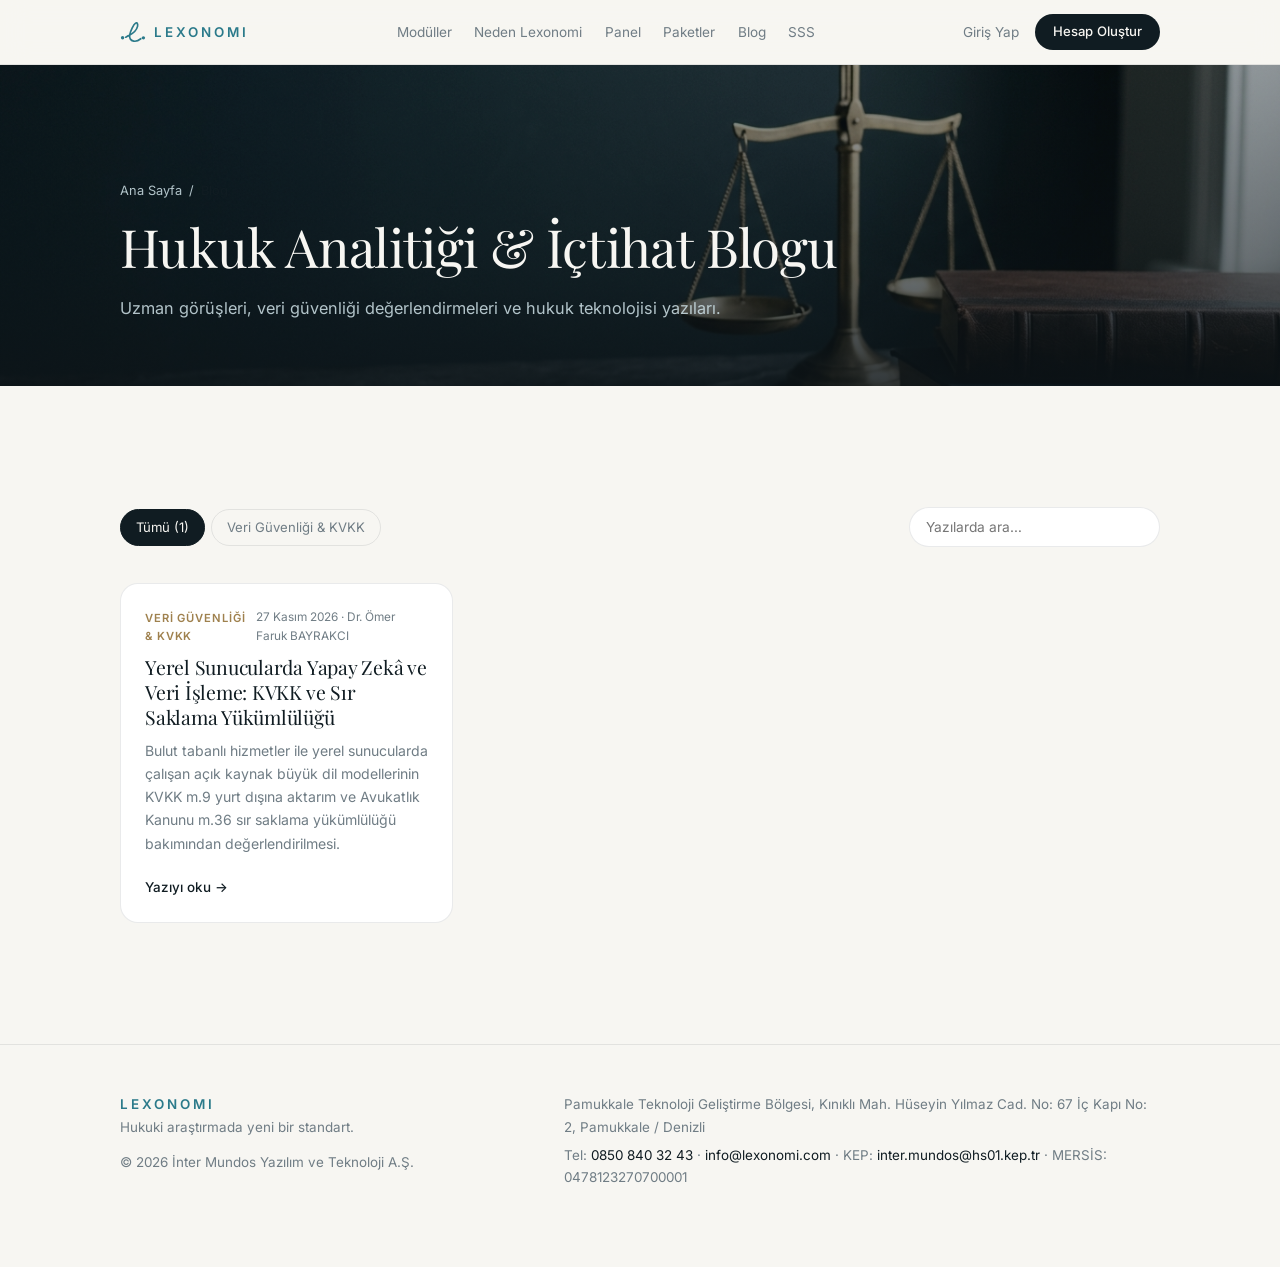
==== blog/index.html @ 8d9b1895 "feat: Lexonomi web sitesi kaynak kodları" ====
<!DOCTYPE html>
<html lang="tr">
<head>
  <meta charset="utf-8" />
  <meta name="viewport" content="width=device-width, initial-scale=1, viewport-fit=cover" />
  <title>Blog Yazıları — Lexonomi Hukuk Kaynakları Analitiği</title>
  <meta name="description" content="Yargıtay ve Danıştay içtihat analizleri, 2026–2027 AAÜT vekâlet ücreti hesaplama rehberleri, iş ve vergi hukuku notları ile hukuk teknolojisi yazıları." />
  <meta name="robots" content="index, follow" />
  <link rel="canonical" href="https://lexonomi.com/blog/" />
  <meta name="theme-color" content="#F7F6F2" media="(prefers-color-scheme: light)" />
  <meta name="theme-color" content="#0D1418" media="(prefers-color-scheme: dark)" />
  <meta property="og:type" content="website" />
  <meta property="og:title" content="Lexonomi Blog — İçtihat Analizleri ve Hukuk Rehberleri" />
  <meta property="og:description" content="Yüksek mahkeme içtihat analizleri, güncel tarife hesaplama rehberleri ve hukuk teknolojisi yazıları." />
  <meta property="og:url" content="https://lexonomi.com/blog/" />
  <meta property="og:image" content="https://lexonomi.com/assets/opengraph-image.png" />
  <meta name="twitter:card" content="summary_large_image" />
  <link rel="icon" href="../assets/favicon.ico" sizes="48x48" type="image/x-icon" />
  <link rel="icon" href="../assets/icon.svg" sizes="any" type="image/svg+xml" />
  <link rel="preconnect" href="https://fonts.googleapis.com" />
  <link rel="preconnect" href="https://fonts.gstatic.com" crossorigin />
  <link rel="stylesheet" href="https://fonts.googleapis.com/css2?family=Inter:wght@400;500;600;700&family=Playfair+Display:ital,wght@0,400;0,500;0,600;1,400&display=swap" />
  <link rel="stylesheet" href="../styles.css" />
  <script type="application/ld+json">
  {
    "@context": "https://schema.org",
    "@graph": [
      {
        "@type": "Blog",
        "name": "Lexonomi Blog",
        "url": "https://lexonomi.com/blog/",
        "description": "Hukuk kaynakları analitiği, yüksek mahkeme karar incelemeleri ve hesaplama rehberleri."
      },
      {
        "@type": "BreadcrumbList",
        "itemListElement": [
          { "@type": "ListItem", "position": 1, "name": "Ana Sayfa", "item": "https://lexonomi.com/" },
          { "@type": "ListItem", "position": 2, "name": "Blog", "item": "https://lexonomi.com/blog/" }
        ]
      }
    ]
  }
  </script>
</head>
<body>
    <header class="site-header" id="top">
    <div class="container header-inner">
      <a href="../index.html" class="brand" aria-label="Lexonomi Ana Sayfa">
        <svg class="brand-logo" viewBox="218 122 200 166" fill="none" aria-hidden="true">
          <circle cx="238" cy="249" r="13" fill="currentColor"></circle>
          <circle cx="398" cy="250" r="13" fill="currentColor"></circle>
          <path d="M262 245 C 270 241, 278 236, 285 233 C 320 216, 346 192, 353 162 C 357 143, 349 130, 338 137 C 322 148, 300 192, 293 226 C 288 252, 299 271, 323 275 C 342 279, 362 270, 378 257" stroke="currentColor" stroke-width="13" stroke-linecap="round"></path>
        </svg>
        <span class="brand-word">LEXONOMI</span>
      </a>
      <nav class="nav" aria-label="Ana menü">
        <a href="../index.html#moduller">Modüller</a>
        <a href="../index.html#neden">Neden Lexonomi</a>
        <a href="../index.html#panel">Panel</a>
        <a href="../index.html#fiyatlar">Paketler</a>
        <a href="../blog/index.html">Blog</a>
        <a href="../index.html#sss">SSS</a>
      </nav>
      <div class="header-actions">
        <a href="https://app.lexonomi.com/" class="nav-login hide-sm" data-app-link="giris">Giriş Yap</a>
        <a href="https://app.lexonomi.com/" class="btn btn-primary btn-sm hide-sm" data-app-link="kayit">Hesap Oluştur</a>
        <button class="menu-btn" id="menuBtn" aria-label="Menü" aria-expanded="false" aria-controls="mobileMenu"><span></span><span></span></button>
      </div>
    </div>
    <div class="mobile-menu" id="mobileMenu" hidden>
      <nav>
        <a href="../index.html#moduller">Modüller</a>
        <a href="../index.html#neden">Neden Lexonomi</a>
        <a href="../index.html#panel">Hesap Paneli</a>
        <a href="../index.html#guvenlik">Gizlilik</a>
        <a href="../index.html#fiyatlar">Paketler</a>
        <a href="../blog/index.html">Blog</a>
        <a href="../index.html#sss">SSS</a>
        <a href="../index.html#iletisim">İletişim</a>
      </nav>
      <div class="mobile-cta">
        <a href="https://app.lexonomi.com/" class="btn btn-ghost btn-block" data-app-link="giris">Giriş Yap</a>
        <a href="https://app.lexonomi.com/" class="btn btn-primary btn-block" data-app-link="kayit">Hesap Oluştur</a>
      </div>
    </div>
  </header>

  <main>
    <section class="page-hero has-cover">
      <img class="page-hero-bg" src="../assets/blog-index-cover.jpg" alt="" aria-hidden="true" />
      <div class="container">
        <nav class="breadcrumb" aria-label="İçerik yolu">
          <a href="../index.html">Ana Sayfa</a><span>/</span><span aria-current="page">Blog</span>
        </nav>
        <h1>Hukuk Analitiği &amp; İçtihat Blogu</h1>
        <p class="hero-lead">Uzman görüşleri, veri güvenliği değerlendirmeleri ve hukuk teknolojisi yazıları.</p>
      </div>
    </section>

    <section class="section">
      <div class="container">
        <div class="blog-toolbar">
          <div class="cat-filters" role="group" aria-label="Kategori filtresi">
            <button type="button" class="is-on" data-blog-cat="tumu">Tümü (1)</button>
            <button type="button" data-blog-cat="kvkk">Veri Güvenliği &amp; KVKK</button>
          </div>
          <input type="search" id="blogSearch" class="blog-search-input" placeholder="Yazılarda ara…" aria-label="Blog yazılarında ara" />
        </div>

        <div class="blog-grid" id="blogList">
          <article class="blog-card" data-cat="kvkk">
            <div class="blog-card-meta">
              <span class="blog-cat">Veri Güvenliği &amp; KVKK</span>
              <time datetime="2026-11-27">27 Kasım 2026 · Dr. Ömer Faruk BAYRAKCI</time>
            </div>
            <h3><a href="yerel-sunucularda-yapay-zeka-ve-kvkk.html">Yerel Sunucularda Yapay Zekâ ve Veri İşleme: KVKK ve Sır Saklama Yükümlülüğü</a></h3>
            <p>Bulut tabanlı hizmetler ile yerel sunucularda çalışan açık kaynak büyük dil modellerinin KVKK m.9 yurt dışına aktarım ve Avukatlık Kanunu m.36 sır saklama yükümlülüğü bakımından değerlendirilmesi.</p>
            <a class="blog-more" href="yerel-sunucularda-yapay-zeka-ve-kvkk.html">Yazıyı oku →</a>
          </article>
        </div>

        <p id="blogEmpty" class="plans-footnote" hidden>Aramanızla eşleşen blog yazısı bulunamadı.</p>
      </div>
    </section>
  </main>

    <footer class="site-footer" id="iletisim">
    <div class="container footer-grid">
      <div>
        <a href="../index.html" class="brand"><span class="brand-word">LEXONOMI</span></a>
        <p class="muted">Hukuki araştırmada yeni bir standart.</p>
        <p class="muted">© <span id="year"></span> İnter Mundos Yazılım ve Teknoloji A.Ş.</p>
      </div>
      <address class="footer-contact">
        <p>Pamukkale Teknoloji Geliştirme Bölgesi, Kınıklı Mah. Hüseyin Yılmaz Cad. No: 67 İç Kapı No: 2, Pamukkale / Denizli</p>
        <p>Tel: <a href="tel:+908508403243">0850 840 32 43</a> · <a href="mailto:info@lexonomi.com">info@lexonomi.com</a> · KEP: <a href="mailto:inter.mundos@hs01.kep.tr">inter.mundos@hs01.kep.tr</a> · MERSİS: 0478123270700001</p>
      </address>
    </div>
  </footer>

  <div class="toast" id="toast" role="status" aria-live="polite" hidden></div>
  <script src="../hero-media.js" defer></script>
  <script src="../app.js" defer></script>
</body>
</html>
---- styles.css ----
/* ==========================================================================
   LEXONOMI — SADE, ŞIK, PREMİUM, AZ YAZILI & OTOMATİK AÇIK/KOYU TEMA
   İMER & Apple ferahlığı · Kurumsal Kuzey Lacivert + Fildişi + Altın
   ========================================================================== */
:root {
  color-scheme: light dark;
  --navy: #142D3A;
  --teal: #2B7A8A;
  --ice: #CADCE1;
  --blue: #86C6D1;
  --gold: #C4A879;
  --gold-deep: #9F814E;

  /* Açık Tema (Otomatik Varsayılan) */
  --bg: #F7F6F2;
  --bg-soft: #EFECE5;
  --surface: #FFFFFF;
  --ink: #101C22;
  --ink-body: #48545B;
  --muted: #707D85;
  --line: rgba(16, 28, 34, 0.09);
  --mark: rgba(196, 168, 121, 0.28);
  --shadow: 0 24px 60px -32px rgba(16, 28, 34, 0.14);

  /* 3 Seviyeli Paket Renk Sistemi */
  --tier-temel: #4F636E;
  --tier-temel-soft: rgba(79, 99, 110, 0.10);
  --tier-uzman: #2D7582;
  --tier-uzman-soft: rgba(45, 117, 130, 0.11);
  --tier-pro: #9F814E;
  --tier-pro-soft: rgba(159, 129, 78, 0.13);

  --font: "Inter", system-ui, -apple-system, sans-serif;
  --serif: "Playfair Display", Georgia, serif;
  --ease: cubic-bezier(.22, 1, .36, 1);
}

/* Otomatik İşletim Sistemi Koyu Teması (Sıçramasız) */
@media (prefers-color-scheme: dark) {
  :root {
    --bg: #0D1418;
    --bg-soft: #121C22;
    --surface: #152128;
    --ink: #F2F1EC;
    --ink-body: #B8C4CB;
    --muted: #82939D;
    --line: rgba(242, 241, 236, 0.1);
    --mark: rgba(196, 168, 121, 0.26);
    --shadow: 0 28px 70px -30px rgba(0, 0, 0, 0.55);
    --tier-temel: #9EB0BA;
    --tier-temel-soft: rgba(158, 176, 186, 0.14);
    --tier-uzman: #86C6D1;
    --tier-uzman-soft: rgba(134, 198, 209, 0.14);
    --tier-pro: #C4A879;
    --tier-pro-soft: rgba(196, 168, 121, 0.16);
  }
}

*,
*::before,
*::after {
  box-sizing: border-box;
}

[hidden] {
  display: none !important;
}

html {
  scroll-behavior: smooth;
  scroll-padding-top: 76px;
}

body {
  margin: 0;
  font-family: var(--font);
  color: var(--ink-body);
  background: var(--bg);
  line-height: 1.65;
  -webkit-font-smoothing: antialiased;
  overflow-x: hidden;
}

svg {
  display: block;
}

a {
  color: inherit;
  text-decoration: none;
}

button,
input,
select {
  font: inherit;
  color: inherit;
}

button {
  cursor: pointer;
}

h1,
h2,
h3 {
  font-family: var(--serif);
  color: var(--ink);
  font-weight: 400;
  line-height: 1.12;
  letter-spacing: -.012em;
  margin: 0 0 .35em;
}

p {
  margin: 0 0 1em;
}

.muted {
  color: var(--muted);
}

mark {
  background: var(--mark);
  color: inherit;
  padding: .04em .2em;
  border-radius: 4px;
}

:focus-visible {
  outline: 2px solid var(--gold-deep);
  outline-offset: 3px;
  border-radius: 8px;
}

.container {
  width: min(1040px, 100% - 2.5rem);
  margin-inline: auto;
}

.narrow {
  width: min(740px, 100% - 2.5rem);
}

.eyebrow {
  font-size: .72rem;
  font-weight: 600;
  letter-spacing: .16em;
  text-transform: uppercase;
  color: var(--teal);
  margin: 0 0 .9rem;
}

/* BUTONLAR — SADE VE ÖLÇÜLÜ */
.btn {
  display: inline-flex;
  align-items: center;
  justify-content: center;
  min-height: 46px;
  padding: .6rem 1.45rem;
  border-radius: 999px;
  font-weight: 500;
  font-size: .9rem;
  border: 1px solid transparent;
  white-space: nowrap;
  transition: opacity .18s, border-color .18s, background .18s;
}

.btn:hover {
  opacity: .9;
}

.btn-sm {
  min-height: 36px;
  padding: .34rem 1.05rem;
  font-size: .82rem;
}

.btn-block {
  width: 100%;
}

.btn-primary {
  background: var(--ink);
  color: var(--bg);
}

.btn-ghost {
  background: transparent;
  border-color: var(--line);
  color: var(--ink);
}

.btn-ghost:hover {
  border-color: var(--ink);
}

/* SADE ÜST BAR */
.site-header {
  position: sticky;
  top: 0;
  z-index: 50;
  background: color-mix(in srgb, var(--bg) 86%, transparent);
  backdrop-filter: blur(14px);
  border-bottom: 1px solid var(--line);
}

.header-inner {
  display: flex;
  align-items: center;
  gap: 1.5rem;
  height: 64px;
}

.brand {
  display: inline-flex;
  align-items: center;
  gap: .5rem;
}

.brand-logo {
  width: 26px;
  height: 22px;
  color: var(--teal);
}

.brand-word {
  font-size: .84rem;
  font-weight: 600;
  letter-spacing: .22em;
  color: var(--teal);
}

.nav {
  display: flex;
  gap: 1.4rem;
  margin-inline: auto;
}

.nav a {
  font-size: .85rem;
  color: var(--muted);
  transition: color .18s;
}

.nav a:hover {
  color: var(--ink);
}

.header-actions {
  display: flex;
  align-items: center;
  gap: 1rem;
}

.nav-login {
  font-size: .85rem;
  color: var(--muted);
}

.nav-login:hover {
  color: var(--ink);
}

.menu-btn {
  display: none;
  width: 38px;
  height: 38px;
  flex-direction: column;
  align-items: center;
  justify-content: center;
  gap: 5px;
  background: none;
  border: 1px solid var(--line);
  border-radius: 999px;
  color: var(--ink);
}

.menu-btn span {
  width: 15px;
  height: 1.5px;
  background: currentColor;
}

.mobile-menu {
  padding: .5rem 1.25rem 1.4rem;
  background: var(--bg);
  border-bottom: 1px solid var(--line);
}

.mobile-menu nav {
  display: grid;
}

.mobile-menu nav a {
  padding: .85rem 0;
  border-bottom: 1px solid var(--line);
  color: var(--ink);
}

.mobile-cta {
  display: grid;
  gap: .55rem;
  margin-top: 1rem;
}

.copy-btn {
  border: 1px solid var(--line);
  background: var(--surface);
  color: var(--ink);
  font-size: .74rem;
  font-weight: 500;
  padding: .26rem .75rem;
  border-radius: 999px;
}

.copy-btn:hover {
  border-color: var(--ink);
}

/* SECTIONS — BOL NEFES ALANI */
.section {
  padding: clamp(4.8rem, 9.5vw, 7.8rem) 0;
}

.section-tight {
  padding: clamp(2.2rem, 4vw, 3.2rem) 0;
  border-top: 1px solid var(--line);
  border-bottom: 1px solid var(--line);
}

.section-soft {
  background: var(--bg-soft);
}

.sec-head {
  text-align: center;
  margin-bottom: clamp(2.4rem, 5vw, 3.6rem);
}

.sec-head-row {
  display: flex;
  justify-content: space-between;
  align-items: flex-end;
  text-align: left;
  flex-wrap: wrap;
  gap: 1rem;
}

h2 {
  font-size: clamp(2rem, 4vw, 3rem);
}

/* 2. KAPSAM — LEGORA TARZI EDİTORYAL SAYI DÜZENİ */
.editorial-metrics {
  display: grid;
  grid-template-columns: minmax(0, .82fr) minmax(0, 1.18fr);
  gap: clamp(2.5rem, 6vw, 5rem);
  align-items: start;
}

.em-intro {
  position: sticky;
  top: 96px;
}

.em-statement {
  font-family: var(--serif);
  font-size: clamp(1.25rem, 2vw, 1.55rem);
  line-height: 1.45;
  color: var(--ink);
  margin: 0;
}

.em-list {
  display: grid;
}

.em-row {
  display: grid;
  grid-template-columns: minmax(110px, 145px) minmax(0, 1fr);
  align-items: center;
  gap: 1.5rem;
  padding: 1.35rem 0;
  border-top: 1px solid var(--line);
}

.em-row:last-child {
  border-bottom: 1px solid var(--line);
}

.em-row strong {
  font-family: var(--font);
  font-size: clamp(2.1rem, 3.6vw, 3rem);
  font-weight: 400;
  letter-spacing: -.03em;
  line-height: 1;
  color: var(--ink);
  font-variant-numeric: tabular-nums;
}

.em-detail b {
  display: block;
  font-size: .92rem;
  font-weight: 600;
  color: var(--ink);
  margin-bottom: .2rem;
}

.em-detail p {
  margin: 0;
  font-size: .88rem;
  color: var(--muted);
  line-height: 1.5;
  max-width: 460px;
}

/* 3. MODÜLLER — SADE SEKMELİ */
.mod-tabs {
  display: inline-flex;
  flex-wrap: wrap;
  justify-content: center;
  gap: .3rem;
  margin-top: 1.5rem;
  padding: .28rem;
  background: var(--bg-soft);
  border-radius: 999px;
}

.mod-tabs button {
  border: 0;
  background: none;
  padding: .5rem 1.2rem;
  border-radius: 999px;
  font-size: .85rem;
  font-weight: 500;
  color: var(--muted);
  transition: background .18s, color .18s;
}

.mod-tabs button.is-on {
  background: var(--ink);
  color: var(--bg);
}

.mod-view {
  display: grid;
  grid-template-columns: minmax(0, .78fr) minmax(0, 1.22fr);
  gap: clamp(2rem, 5vw, 4rem);
  align-items: center;
}

.mod-copy h3 {
  font-size: clamp(1.6rem, 2.8vw, 2.1rem);
  margin-bottom: .45rem;
}

.mod-lead {
  font-size: 1rem;
  color: var(--muted);
  margin-bottom: 1.35rem;
}

.clean-list {
  list-style: none;
  padding: 0;
  margin: 0;
  display: grid;
  gap: .55rem;
  font-size: .9rem;
  color: var(--ink-body);
}

.clean-list li {
  position: relative;
  padding-left: 1.25rem;
}

.clean-list li::before {
  content: "·";
  position: absolute;
  left: .2rem;
  color: var(--gold-deep);
  font-weight: 700;
  font-size: 1.3rem;
  line-height: 1.1;
}

.clean-list li.is-off {
  color: var(--muted);
  text-decoration: line-through;
}

.mod-canvas {
  background: var(--surface);
  border: 1px solid var(--line);
  border-radius: 20px;
  overflow: hidden;
  box-shadow: var(--shadow);
}

.canvas-bar {
  display: flex;
  justify-content: space-between;
  align-items: center;
  flex-wrap: wrap;
  gap: .6rem;
  padding: .85rem 1.15rem;
  border-bottom: 1px solid var(--line);
  font-size: .82rem;
  color: var(--ink);
}

.canvas-tools {
  display: flex;
  gap: .35rem;
}

.canvas-body {
  padding: 1.3rem 1.35rem;
  font-size: .94rem;
}

.canvas-body p:last-child {
  margin-bottom: 0;
}

.canvas-meta {
  font-size: .78rem;
  color: var(--muted);
  margin-bottom: .75rem;
}

.canvas-split {
  display: grid;
  grid-template-columns: minmax(0, 220px) minmax(0, 1fr);
}

.mini-list {
  list-style: none;
  margin: 0;
  padding: .65rem;
  border-right: 1px solid var(--line);
  display: grid;
  gap: .35rem;
  align-content: start;
}

.app-result-item {
  width: 100%;
  text-align: left;
  border: 1px solid transparent;
  background: var(--bg);
  border-radius: 10px;
  padding: .5rem .65rem;
  display: flex;
  justify-content: space-between;
  align-items: center;
  gap: .4rem;
}

.app-result-item.is-selected {
  border-color: var(--ink);
  background: var(--surface);
}

.app-result-item b {
  display: block;
  font-size: .78rem;
  font-weight: 500;
  color: var(--ink);
}

.app-result-item small {
  font-size: .68rem;
  color: var(--muted);
}

.app-result-item span {
  font-size: .7rem;
  color: var(--muted);
}

.mini-seg {
  display: inline-flex;
  gap: .2rem;
  background: var(--bg);
  padding: .22rem;
  border-radius: 999px;
}

.mini-seg-4 {
  display: grid;
  grid-template-columns: repeat(4, 1fr);
  margin-bottom: 1.1rem;
}

.mini-seg button {
  border: 0;
  background: none;
  padding: .32rem .8rem;
  border-radius: 999px;
  font-size: .78rem;
  font-weight: 500;
  color: var(--muted);
}

.mini-seg button.is-on {
  background: var(--ink);
  color: var(--bg);
}

.in-case-search {
  border: 1px solid var(--line);
  background: var(--bg);
  color: var(--ink);
  border-radius: 999px;
  padding: .28rem .75rem;
  font-size: .76rem;
  width: 155px;
  outline: none;
}

.cite-link {
  border: 0;
  background: none;
  padding: 0;
  color: var(--gold-deep);
  text-decoration: underline;
  text-underline-offset: 3px;
  font-size: inherit;
}

@media (prefers-color-scheme: dark) {
  .cite-link {
    color: var(--blue);
  }
}

.cite-inline-box {
  margin-top: 1rem;
  padding: .9rem 1rem;
  border-radius: 12px;
  background: var(--bg);
  font-size: .84rem;
}

.cite-inline-box b {
  display: block;
  color: var(--ink);
}

.cite-inline-box small {
  display: block;
  color: var(--muted);
  margin-bottom: .35rem;
}

.suggestion-card {
  padding: .85rem 1rem;
  border-radius: 12px;
  background: var(--bg);
  margin-bottom: .65rem;
  font-size: .86rem;
}

.suggestion-card.is-applied {
  border: 1px solid var(--ink);
}

.suggestion-head {
  display: flex;
  justify-content: space-between;
  align-items: center;
  gap: .5rem;
  margin-bottom: .3rem;
}

.risk-box {
  border-left: 2px solid var(--gold-deep);
  padding: .6rem .9rem;
  font-size: .84rem;
  color: var(--muted);
}

/* 4. NEDEN LEXONOMI? — STRIPE TARZI OMURGA & RADYAL AĞ */
.section-backbone {
  position: relative;
  padding-bottom: 0;
  overflow: hidden;
  background: var(--bg-soft);
}

.backbone-strip {
  display: grid;
  grid-template-columns: repeat(4, minmax(0, 1fr));
  border-top: 1px solid var(--line);
  border-bottom: 1px solid var(--line);
}

.bb-cell {
  padding: 2rem 1.25rem;
  text-align: center;
  border-right: 1px solid var(--line);
}

.bb-cell:last-child {
  border-right: 0;
}

.bb-cell strong {
  display: block;
  font-family: var(--font);
  font-size: clamp(1.65rem, 2.8vw, 2.2rem);
  font-weight: 500;
  letter-spacing: -.02em;
  color: var(--ink);
  margin-bottom: .45rem;
}

.bb-cell p {
  margin: 0 auto;
  max-width: 210px;
  font-size: .82rem;
  line-height: 1.5;
  color: var(--muted);
}

.backbone-horizon {
  position: relative;
  height: clamp(180px, 24vw, 260px);
  margin-top: 1.5rem;
  background: radial-gradient(ellipse 68% 95% at 50% 100%, rgba(134, 198, 209, .24) 0%, rgba(196, 168, 121, .08) 45%, transparent 75%);
}

.backbone-horizon svg {
  width: 100%;
  height: 100%;
  display: block;
}

.bb-ray {
  stroke: var(--blue);
  stroke-opacity: .38;
  stroke-width: 1;
}

.bb-ray-gold {
  stroke: var(--gold-deep);
  stroke-opacity: .32;
}

.bb-dot {
  fill: var(--blue);
}

.bb-dot-gold {
  fill: var(--gold);
}

/* 6. GÜVENLİK */
.trust-grid {
  display: grid;
  grid-template-columns: repeat(4, minmax(0, 1fr));
  gap: 2rem;
}

.trust-grid h3 {
  font-size: 1.2rem;
  margin-bottom: .45rem;
}

.trust-grid p {
  margin: 0;
  font-size: .9rem;
  color: var(--muted);
}

/* 5. HESAP PANELİ */
.panel-grid {
  display: grid;
  grid-template-columns: repeat(2, minmax(0, 1fr));
  gap: 1.5rem;
}

.panel-box {
  background: var(--surface);
  border: 1px solid var(--line);
  border-radius: 20px;
  padding: 1.5rem;
  box-shadow: var(--shadow);
}

.calc-pane {
  display: grid;
  gap: .85rem;
}

.two-col {
  display: grid;
  grid-template-columns: 1fr 1fr;
  gap: .75rem;
}

.field {
  display: grid;
  gap: .3rem;
  font-size: .78rem;
  color: var(--muted);
}

.field input,
.field select {
  width: 100%;
  border: 1px solid var(--line);
  background: var(--bg);
  color: var(--ink);
  border-radius: 12px;
  padding: .6rem .8rem;
  font-weight: 500;
  outline: none;
}

input[type="range"] {
  width: 100%;
  accent-color: var(--ink);
}

.calc-out {
  display: flex;
  justify-content: space-between;
  align-items: center;
  gap: 1rem;
  padding: 1rem 1.15rem;
  border-radius: 14px;
  background: var(--bg);
}

.calc-out span {
  display: block;
  font-size: .8rem;
  color: var(--muted);
}

.calc-out small {
  display: block;
  font-size: .72rem;
  color: var(--muted);
}

.calc-out output {
  font-family: var(--serif);
  font-size: 1.55rem;
  color: var(--ink);
  white-space: nowrap;
}

.acc-head-row {
  display: flex;
  justify-content: space-between;
  align-items: center;
  flex-wrap: wrap;
  gap: .6rem;
  margin-bottom: 1rem;
}

.acc-head-row b {
  display: block;
  color: var(--ink);
}

.acc-head-row small {
  font-size: .78rem;
  color: var(--muted);
}

.mini-plan-btns {
  display: inline-flex;
  gap: .25rem;
}

.mini-plan-btns button {
  border: 1px solid var(--line);
  background: var(--bg);
  color: var(--muted);
  font-size: .74rem;
  padding: .24rem .65rem;
  border-radius: 999px;
}

.mini-plan-btns button.is-on {
  background: var(--ink);
  color: var(--bg);
  border-color: var(--ink);
}

.usage-list {
  display: grid;
  gap: .75rem;
}

.usage-row {
  padding: .65rem .85rem;
  border-radius: 12px;
  background: var(--bg);
}

.usage-top {
  display: flex;
  justify-content: space-between;
  font-size: .8rem;
  margin-bottom: .35rem;
  color: var(--ink);
}

.usage-bar {
  height: 5px;
  border-radius: 99px;
  background: var(--line);
  overflow: hidden;
}

.usage-bar i {
  display: block;
  height: 100%;
  background: var(--ink);
  border-radius: 99px;
}

.usage-foot {
  display: block;
  font-size: .72rem;
  color: var(--muted);
  margin-top: .25rem;
}

.simple-rows {
  list-style: none;
  margin: 0;
  padding: 0;
  display: grid;
  gap: .6rem;
}

.simple-rows li {
  display: flex;
  justify-content: space-between;
  align-items: center;
  gap: 1rem;
  padding: .7rem .9rem;
  border-radius: 12px;
  background: var(--bg);
  font-size: .84rem;
}

.simple-rows b {
  color: var(--ink);
  font-weight: 500;
}

.simple-rows span {
  color: var(--muted);
  text-align: right;
}

/* 7. PAKETLER */
.billing {
  display: inline-flex;
  gap: .25rem;
  margin-top: 1.2rem;
  padding: .26rem;
  background: var(--bg-soft);
  border-radius: 999px;
}

.billing button {
  border: 0;
  background: none;
  padding: .46rem 1.15rem;
  border-radius: 999px;
  font-size: .84rem;
  color: var(--muted);
}

.billing button.is-on {
  background: var(--ink);
  color: var(--bg);
}

.plans {
  display: grid;
  grid-template-columns: repeat(3, 1fr);
  gap: 1.25rem;
}

/* 3 Seviyeli Paket & Hesap Paneli Renk Sistemi */
.tier-badge {
  display: inline-block;
  align-self: flex-start;
  font-size: .68rem;
  font-weight: 700;
  letter-spacing: .08em;
  text-transform: uppercase;
  padding: .22rem .62rem;
  border-radius: 999px;
  margin-bottom: .55rem;
  transition: background .25s var(--ease), color .25s var(--ease);
}

[data-tier="temel"] .tier-badge {
  background: var(--tier-temel-soft);
  color: var(--tier-temel);
}

[data-tier="uzman"] .tier-badge {
  background: var(--tier-uzman-soft);
  color: var(--tier-uzman);
}

[data-tier="pro"] .tier-badge {
  background: var(--tier-pro-soft);
  color: var(--tier-pro);
}

.plan {
  display: flex;
  flex-direction: column;
  padding: 2rem;
  background: var(--surface);
  border: 1px solid var(--line);
  border-radius: 22px;
  transition: border-color .32s var(--ease), background .32s var(--ease), box-shadow .32s var(--ease), transform .28s var(--ease);
}

.plan:hover {
  transform: translateY(-4px);
}

.plan-temel:hover {
  background: radial-gradient(circle at 85% 0%, color-mix(in srgb, var(--tier-temel) 18%, transparent), transparent 62%), color-mix(in srgb, var(--surface) 92%, var(--tier-temel));
  border-color: color-mix(in srgb, var(--tier-temel) 78%, transparent);
  box-shadow: 0 24px 52px -24px color-mix(in srgb, var(--tier-temel) 45%, transparent);
}

.plan-uzman:hover {
  background: radial-gradient(circle at 85% 0%, color-mix(in srgb, var(--tier-uzman) 20%, transparent), transparent 62%), color-mix(in srgb, var(--surface) 90%, var(--tier-uzman));
  border-color: color-mix(in srgb, var(--tier-uzman) 82%, transparent);
  box-shadow: 0 24px 52px -24px color-mix(in srgb, var(--tier-uzman) 50%, transparent);
}

.plan-pro:hover {
  background: radial-gradient(circle at 85% 0%, color-mix(in srgb, var(--tier-pro) 22%, transparent), transparent 62%), color-mix(in srgb, var(--surface) 90%, var(--tier-pro));
  border-color: color-mix(in srgb, var(--tier-pro) 82%, transparent);
  box-shadow: 0 24px 52px -24px color-mix(in srgb, var(--tier-pro) 52%, transparent);
}

.btn-tier {
  background: transparent;
  border-color: var(--line);
  color: var(--ink);
  transition: background .28s var(--ease), color .28s var(--ease), border-color .28s var(--ease);
}

[data-tier="temel"]:hover .btn-tier {
  background: var(--tier-temel);
  color: var(--bg);
  border-color: var(--tier-temel);
}

[data-tier="uzman"]:hover .btn-tier {
  background: var(--tier-uzman);
  color: #0D1418;
  border-color: var(--tier-uzman);
}

[data-tier="pro"]:hover .btn-tier {
  background: var(--tier-pro);
  color: #0D1418;
  border-color: var(--tier-pro);
}

#accountCard {
  transition: border-color .25s var(--ease);
}

#accountCard[data-tier="temel"] {
  border-color: color-mix(in srgb, var(--tier-temel) 45%, transparent);
}

#accountCard[data-tier="uzman"] {
  border-color: color-mix(in srgb, var(--tier-uzman) 55%, transparent);
}

#accountCard[data-tier="pro"] {
  border-color: color-mix(in srgb, var(--tier-pro) 65%, transparent);
}

#accountCard[data-tier="temel"] .usage-bar i {
  background: var(--tier-temel);
}

#accountCard[data-tier="uzman"] .usage-bar i {
  background: var(--tier-uzman);
}

#accountCard[data-tier="pro"] .usage-bar i {
  background: var(--tier-pro);
}

#accountCard[data-tier="temel"] .mini-plan-btns button.is-on {
  background: var(--tier-temel);
  border-color: var(--tier-temel);
  color: var(--bg);
}

#accountCard[data-tier="uzman"] .mini-plan-btns button.is-on {
  background: var(--tier-uzman);
  border-color: var(--tier-uzman);
  color: #0D1418;
}

#accountCard[data-tier="pro"] .mini-plan-btns button.is-on {
  background: var(--tier-pro);
  border-color: var(--tier-pro);
  color: #0D1418;
}

.plan h3 {
  font-size: 1.5rem;
  margin-bottom: .2rem;
}

.plan-aud {
  font-size: .84rem;
  color: var(--muted);
  margin: 0 0 1rem;
}

.price {
  font-family: var(--serif);
  font-size: 2.4rem;
  color: var(--ink);
  margin: 0 0 1.25rem;
}

.price small {
  font-family: var(--font);
  font-size: .88rem;
  color: var(--muted);
}

.plan .clean-list {
  flex: 1;
  margin-bottom: 1.8rem;
}

.plans-note {
  text-align: center;
  font-size: .86rem;
  color: var(--muted);
  margin: 1.8rem 0 0;
}

/* 8. BLOG & 9. SSS & FOOTER */
.link-arrow {
  font-size: .88rem;
  font-weight: 500;
  color: var(--ink);
}

.blog-row {
  display: grid;
  grid-template-columns: repeat(3, minmax(0, 1fr));
  gap: 1.25rem;
}

.blog-item {
  display: flex;
  flex-direction: column;
  gap: .45rem;
  padding: 1.5rem;
  background: var(--surface);
  border: 1px solid var(--line);
  border-radius: 18px;
  transition: border-color .18s;
}

.blog-item:hover {
  border-color: var(--ink);
}

.blog-item span {
  font-size: .72rem;
  font-weight: 600;
  text-transform: uppercase;
  letter-spacing: .1em;
  color: var(--gold-deep);
}

.blog-item b {
  font-family: var(--serif);
  font-size: 1.2rem;
  font-weight: 400;
  color: var(--ink);
  line-height: 1.3;
}

.faq {
  border-top: 1px solid var(--line);
}

.faq details {
  border-bottom: 1px solid var(--line);
}

.faq summary {
  list-style: none;
  cursor: pointer;
  padding: 1.2rem 2rem 1.2rem 0;
  font-weight: 500;
  color: var(--ink);
  position: relative;
}

.faq summary::-webkit-details-marker {
  display: none;
}

.faq summary::after {
  content: "+";
  position: absolute;
  right: 0;
  top: 50%;
  transform: translateY(-50%);
  color: var(--muted);
  font-size: 1.2rem;
}

.faq details[open] summary::after {
  transform: translateY(-50%) rotate(45deg);
}

.faq details p {
  padding: 0 0 1.2rem;
  margin: 0;
  color: var(--muted);
  font-size: .92rem;
}

.legal-strip {
  display: flex;
  flex-wrap: wrap;
  gap: .5rem 1.1rem;
  margin-top: 3rem;
  padding-top: 1.5rem;
  border-top: 1px solid var(--line);
  font-size: .8rem;
  color: var(--muted);
}

.legal-strip a:hover {
  color: var(--ink);
  text-decoration: underline;
}

.site-footer {
  padding: 3rem 0 4.5rem;
  border-top: 1px solid var(--line);
  font-size: .84rem;
}

.footer-grid {
  display: grid;
  grid-template-columns: minmax(0, .9fr) minmax(0, 1.3fr);
  gap: 2rem;
  align-items: start;
}

.footer-contact {
  font-style: normal;
  color: var(--muted);
}

.footer-contact p {
  margin: 0 0 .4rem;
}

.footer-contact a {
  color: var(--ink);
}

.cookie-bar {
  position: fixed;
  bottom: 16px;
  left: 50%;
  transform: translateX(-50%);
  z-index: 80;
  display: flex;
  align-items: center;
  gap: 1rem;
  padding: .65rem .9rem .65rem 1.2rem;
  background: var(--surface);
  color: var(--ink);
  border: 1px solid var(--line);
  border-radius: 999px;
  box-shadow: var(--shadow);
  font-size: .82rem;
}

.cookie-bar p {
  margin: 0;
}

.cookie-bar a {
  text-decoration: underline;
}

.landscape-curtain {
  display: none;
  position: fixed;
  inset: 0;
  z-index: 200;
  background: var(--bg);
  color: var(--ink);
  place-items: center;
  text-align: center;
  padding: 1.5rem;
}

@media (max-height: 480px) and (orientation: landscape) and (pointer: coarse) {
  .landscape-curtain {
    display: grid;
  }
}

.toast {
  position: fixed;
  bottom: 22px;
  left: 50%;
  transform: translateX(-50%);
  z-index: 95;
  background: var(--ink);
  color: var(--bg);
  padding: .55rem 1.15rem;
  border-radius: 999px;
  font-size: .82rem;
}

.reveal {
  opacity: 0;
  transform: translateY(10px);
  transition: opacity .4s var(--ease), transform .4s var(--ease);
}

.reveal.is-visible {
  opacity: 1;
  transform: none;
}

/* BLOG, VİDEO & MAKALE SAYFALARI */
.page-hero {
  padding: clamp(3.5rem, 7vw, 5.5rem) 0 clamp(2.2rem, 4vw, 3.2rem);
  border-bottom: 1px solid var(--line);
}

.page-hero.has-cover {
  position: relative;
  overflow: hidden;
  padding: clamp(5rem, 9vw, 7.5rem) 0 clamp(2.8rem, 5vw, 4rem);
  background: var(--navy);
  color: #F7F6F2;
  border-bottom: 0;
}

.page-hero-bg {
  position: absolute;
  inset: 0;
  width: 100%;
  height: 100%;
  object-fit: cover;
  z-index: 0;
  opacity: .85;
}

.page-hero.has-cover::after {
  content: "";
  position: absolute;
  inset: 0;
  z-index: 1;
  background: linear-gradient(180deg, rgba(13, 20, 24, .32) 0%, rgba(13, 20, 24, .52) 60%, rgba(13, 20, 24, .82) 100%);
}

.page-hero.has-cover .container {
  position: relative;
  z-index: 2;
}

.page-hero.has-cover h1 {
  color: #F7F6F2;
}

.page-hero.has-cover .breadcrumb,
.page-hero.has-cover .article-meta-bar,
.page-hero.has-cover .hero-lead {
  color: rgba(202, 220, 225, .88);
}

.page-hero h1 {
  font-size: clamp(2.1rem, 4.2vw, 3.3rem);
  max-width: 820px;
}

.page-hero .hero-lead {
  max-width: 660px;
  margin: .7rem 0 0;
  font-size: 1.02rem;
  color: var(--muted);
}

.breadcrumb {
  display: flex;
  flex-wrap: wrap;
  align-items: center;
  gap: .45rem;
  font-size: .8rem;
  color: var(--muted);
  margin-bottom: 1rem;
}

.breadcrumb a:hover {
  color: var(--ink);
  text-decoration: underline;
}

.breadcrumb span[aria-current="page"] {
  color: var(--ink);
  font-weight: 500;
}

.blog-toolbar {
  display: flex;
  justify-content: space-between;
  align-items: center;
  flex-wrap: wrap;
  gap: 1rem;
  margin-bottom: 2.2rem;
}

.cat-filters {
  display: flex;
  flex-wrap: wrap;
  gap: .35rem;
}

.cat-filters button {
  border: 1px solid var(--line);
  background: transparent;
  color: var(--muted);
  font-size: .82rem;
  padding: .4rem .95rem;
  border-radius: 999px;
  transition: background .18s, color .18s, border-color .18s;
}

.cat-filters button.is-on,
.cat-filters button:hover {
  background: var(--ink);
  color: var(--bg);
  border-color: var(--ink);
}

.blog-search-input {
  border: 1px solid var(--line);
  background: var(--surface);
  color: var(--ink);
  border-radius: 999px;
  padding: .48rem 1rem;
  font-size: .86rem;
  min-width: 240px;
  outline: none;
}

.blog-grid {
  display: grid;
  grid-template-columns: repeat(3, minmax(0, 1fr));
  gap: 1.25rem;
}

.blog-card {
  display: flex;
  flex-direction: column;
  gap: .5rem;
  padding: 1.5rem;
  background: var(--surface);
  border: 1px solid var(--line);
  border-radius: 18px;
  cursor: pointer;
  transition: border-color .18s;
}

.blog-card:hover {
  border-color: var(--ink);
}

.blog-card-meta {
  display: flex;
  justify-content: space-between;
  align-items: center;
  font-size: .74rem;
  color: var(--muted);
}

.blog-cat {
  font-size: .7rem;
  font-weight: 600;
  text-transform: uppercase;
  letter-spacing: .08em;
  color: var(--gold-deep);
}

@media (prefers-color-scheme: dark) {
  .blog-cat {
    color: var(--blue);
  }
}

.blog-card h3 {
  font-size: 1.22rem;
  line-height: 1.3;
  margin: 0;
}

.blog-card p {
  font-size: .88rem;
  color: var(--muted);
  margin: 0 0 .8rem;
  flex: 1;
}

.blog-more {
  font-size: .84rem;
  font-weight: 500;
  color: var(--ink);
  margin-top: auto;
}

.article-meta-bar {
  display: flex;
  flex-wrap: wrap;
  gap: .6rem 1.4rem;
  margin-top: 1rem;
  font-size: .84rem;
  color: var(--muted);
}

.article-layout {
  display: grid;
  grid-template-columns: minmax(0, 1fr) 260px;
  gap: clamp(2rem, 5vw, 4rem);
  align-items: start;
}

.article-body {
  background: var(--surface);
  border: 1px solid var(--line);
  border-radius: 20px;
  padding: clamp(1.6rem, 4vw, 2.8rem);
}

.article-body h2 {
  font-size: clamp(1.4rem, 2.5vw, 1.85rem);
  margin-top: 2rem;
}

.article-body h2:first-child {
  margin-top: 0;
}

.article-body p {
  font-size: 1rem;
  line-height: 1.78;
}

.article-body ul,
.article-body ol {
  padding-left: 1.25rem;
  margin: 0 0 1.2rem;
  display: grid;
  gap: .4rem;
}

.article-callout {
  border-left: 2px solid var(--gold-deep);
  background: var(--bg);
  padding: 1rem 1.2rem;
  border-radius: 0 12px 12px 0;
  margin: 1.4rem 0;
  font-size: .92rem;
}

.article-table {
  width: 100%;
  border-collapse: collapse;
  margin: 1.2rem 0 1.5rem;
  font-size: .88rem;
}

.article-table th,
.article-table td {
  text-align: left;
  padding: .65rem .8rem;
  border-bottom: 1px solid var(--line);
}

.article-table th {
  color: var(--ink);
  font-weight: 600;
  background: var(--bg);
}

.article-toc {
  position: sticky;
  top: 84px;
  padding: 1.2rem;
  background: var(--surface);
  border: 1px solid var(--line);
  border-radius: 16px;
}

.article-toc b {
  display: block;
  font-size: .74rem;
  text-transform: uppercase;
  letter-spacing: .12em;
  color: var(--muted);
  margin-bottom: .75rem;
}

.article-toc nav {
  display: grid;
  gap: .5rem;
}

.article-toc a {
  font-size: .84rem;
  color: var(--muted);
}

.article-toc a:hover {
  color: var(--ink);
}

.toc-cta {
  margin-top: 1.2rem;
  padding-top: 1rem;
  border-top: 1px solid var(--line);
}

.toc-cta p {
  font-size: .8rem;
  color: var(--muted);
  margin-bottom: .75rem;
}

.related-sec {
  padding-top: 0;
}

@media (max-width: 920px) {

  .nav,
  .hide-sm {
    display: none;
  }

  .menu-btn {
    display: flex;
  }

  .header-actions {
    margin-left: auto;
  }

  .hero-preview,
  .editorial-metrics,
  .mod-view,
  .canvas-split,
  .panel-grid,
  .plans,
  .blog-row,
  .blog-grid,
  .article-layout,
  .footer-grid {
    grid-template-columns: minmax(0, 1fr);
  }

  .article-toc {
    position: static;
    order: -1;
  }

  .em-intro {
    position: static;
  }

  .em-row {
    grid-template-columns: 1fr;
    gap: .5rem;
  }

  .em-row p {
    justify-self: start;
    max-width: none;
  }

  .why-grid,
  .backbone-strip,
  .trust-grid {
    grid-template-columns: repeat(2, minmax(0, 1fr));
  }

  .bb-cell {
    border-bottom: 1px solid var(--line);
  }

  .bb-cell:nth-child(2n) {
    border-right: 0;
  }

  .mini-list {
    border-right: 0;
    border-bottom: 1px solid var(--line);
  }
}

@media (max-width: 540px) {
  .container {
    width: calc(100% - 2rem);
  }

  .kapsam-grid,
  .why-grid,
  .trust-grid,
  .two-col {
    grid-template-columns: 1fr;
  }

  .cookie-bar {
    border-radius: 16px;
    width: calc(100% - 2rem);
    flex-direction: column;
    text-align: center;
  }
}

@media (prefers-reduced-motion: reduce) {

  *,
  *::before,
  *::after {
    transition-duration: .01ms !important;
  }

  .reveal {
    opacity: 1;
    transform: none;
  }
}
/* ==========================================================================
   SİNEMATİK GİRİŞ + KAYDIRMA HİKÂYESİ (Legora esintili, Lexonomi tasarımı)
   ========================================================================== */

/* Üst menü: video üzerindeyken şeffaf ve açık renk */
.site-header {
  transition: background .35s var(--ease), border-color .35s var(--ease);
}

.site-header.on-hero:not(:has(.mobile-menu:not([hidden]))) {
  background: transparent;
  border-color: transparent;
  backdrop-filter: none;
  -webkit-backdrop-filter: none;
}

.site-header.on-hero:not(:has(.mobile-menu:not([hidden]))) :is(.nav-login, .menu-btn) {
  color: #F7F6F2;
}

.site-header.on-hero:not(:has(.mobile-menu:not([hidden]))) :is(.brand-logo, .brand-word) {
  color: var(--teal);
}

.site-header.on-hero:not(:has(.mobile-menu:not([hidden]))) .nav a {
  color: rgba(247, 246, 242, .78);
}

.site-header.on-hero:not(:has(.mobile-menu:not([hidden]))) .nav a:hover {
  color: #fff;
}

.site-header.on-hero:not(:has(.mobile-menu:not([hidden]))) .menu-btn {
  border-color: rgba(247, 246, 242, .35);
}

.site-header.on-hero:not(:has(.mobile-menu:not([hidden]))) .btn-primary {
  background: #F7F6F2;
  color: #101C22;
}

/* Giriş: 100vh sabit sahne, toplam 175vh kaydırma */
.hero-cine {
  --p: 0;
  position: relative;
  height: 175vh;
  margin-top: -64px;
  background: var(--bg);
}

.hero-cine-sticky {
  position: sticky;
  top: 0;
  height: 100vh;
  height: 100svh;
  overflow: hidden;
  display: grid;
  place-items: end center;
  color: #F7F6F2;
}

.hero-cine-media {
  position: absolute;
  inset: 0;
  background: #0D1418;
  clip-path: inset(calc(var(--p) * 9%) calc(var(--p) * 6%) calc(var(--p) * 9%) calc(var(--p) * 6%) round calc(var(--p) * 28px));
  will-change: clip-path;
}

.hero-cine .hero-video {
  position: absolute;
  inset: 0;
  width: 100%;
  height: 100%;
  object-fit: cover;
  transform: scale(calc(1.06 - var(--p) * .06));
  animation: heroZoom 2.8s var(--ease) both;
}

@keyframes heroZoom {
  from {
    transform: scale(1.16);
    filter: brightness(.4);
  }
}

.hero-cine-media::after {
  content: "";
  position: absolute;
  inset: 0;
  background: rgba(8, 14, 18, .55);
  opacity: var(--p2, 0);
}

.hero-cine .hero-scrim {
  position: absolute;
  inset: 0;
  background:
    radial-gradient(70% 55% at 50% 76%, rgba(8, 14, 18, .56) 0%, rgba(8, 14, 18, .18) 60%, transparent 85%),
    linear-gradient(180deg, rgba(8, 14, 18, .45) 0%, rgba(8, 14, 18, .08) 16%, rgba(8, 14, 18, .14) 45%, rgba(8, 14, 18, .78) 100%);
}

/* Yazı okunurluğu: video ne kadar parlak olursa olsun başlık ve menü net kalsın */
.hero-cine .hero-title,
.hero-cine .hero-sub {
  text-shadow: 0 2px 24px rgba(0, 0, 0, .45), 0 1px 2px rgba(0, 0, 0, .35);
}

.site-header.on-hero:not(:has(.mobile-menu:not([hidden]))) :is(.brand-word, .nav a, .nav-login) {
  text-shadow: 0 1px 12px rgba(0, 0, 0, .5);
}

.hero-cine-copy {
  position: relative;
  z-index: 2;
  text-align: center;
  padding: 0 1.25rem clamp(6.5rem, 15vh, 9rem);
  max-width: 900px;
  opacity: calc(1 - var(--p) * 2.4);
  transform: translateY(calc(var(--p) * -80px));
}

.hero-title {
  color: #F7F6F2;
  font-size: clamp(2.4rem, 6.2vw, 5rem);
  line-height: 1.04;
  letter-spacing: -.025em;
  margin: 0 0 1rem;
}

.hero-title .w {
  display: inline-block;
  opacity: 0;
  transform: translateY(.45em);
  filter: blur(10px);
  animation: wordIn 1.1s var(--ease) forwards;
  animation-delay: calc(.5s + var(--i) * .09s);
}

@keyframes wordIn {
  to {
    opacity: 1;
    transform: none;
    filter: blur(0);
  }
}

.hero-sub,
.hero-cta {
  opacity: 0;
  animation: fadeUp 1s var(--ease) forwards;
}

.hero-sub {
  font-size: clamp(.98rem, 1.4vw, 1.12rem);
  color: rgba(247, 246, 242, .82);
  margin: 0 0 1.8rem;
  animation-delay: 1.15s;
}

.hero-cta {
  display: inline-flex;
  align-items: center;
  gap: 1.4rem;
  flex-wrap: wrap;
  justify-content: center;
  animation-delay: 1.35s;
}

@keyframes fadeUp {
  from {
    opacity: 0;
    transform: translateY(14px);
  }

  to {
    opacity: 1;
    transform: none;
  }
}

.hero-pill {
  display: inline-flex;
  align-items: center;
  gap: .7rem;
  padding: .4rem .45rem .4rem 1.25rem;
  border-radius: 999px;
  background: rgba(247, 246, 242, .14);
  border: 1px solid rgba(247, 246, 242, .3);
  backdrop-filter: blur(12px);
  -webkit-backdrop-filter: blur(12px);
  color: #F7F6F2;
  font-size: .9rem;
  font-weight: 500;
  transition: background .25s, border-color .25s;
}

.hero-pill span {
  display: grid;
  place-items: center;
  width: 32px;
  height: 32px;
  border-radius: 50%;
  background: var(--gold);
  color: #101C22;
  transition: transform .3s var(--ease);
}

.hero-pill:hover {
  background: rgba(247, 246, 242, .22);
  border-color: rgba(247, 246, 242, .55);
}

.hero-pill:hover span {
  transform: translateX(3px);
}

.hero-cine .hero-link {
  color: #F7F6F2;
}

/* İkinci cümle: video küçülürken belirir */
.hero-cine-second {
  position: absolute;
  z-index: 2;
  top: 50%;
  left: 0;
  right: 0;
  transform: translateY(calc(-50% + (1 - var(--p2, 0)) * 30px));
  text-align: center;
  margin: 0;
  padding: 0 1.5rem;
  font-family: var(--serif);
  font-size: clamp(1.8rem, 4.4vw, 3.4rem);
  line-height: 1.15;
  color: #F7F6F2;
  opacity: var(--p2, 0);
  pointer-events: none;
}

.hero-cine-second em {
  color: var(--gold);
}

.hero-cine-foot {
  position: absolute;
  z-index: 3;
  left: 0;
  right: 0;
  bottom: 0;
  display: flex;
  justify-content: space-between;
  align-items: center;
  gap: 1rem;
  padding: 0 clamp(1.25rem, 4vw, 2.5rem) 1.6rem;
  opacity: calc(1 - var(--p) * 3);
}

.scroll-cue {
  display: inline-flex;
  align-items: center;
  gap: .6rem;
  font-size: .72rem;
  letter-spacing: .18em;
  text-transform: uppercase;
  color: rgba(247, 246, 242, .7);
}

.scroll-cue i {
  position: relative;
  width: 1px;
  height: 34px;
  background: rgba(247, 246, 242, .25);
  overflow: hidden;
}

.scroll-cue i::after {
  content: "";
  position: absolute;
  inset: 0;
  background: #F7F6F2;
  animation: cue 2s var(--ease) infinite;
}

@keyframes cue {
  0% {
    transform: translateY(-100%);
  }

  60%,
  100% {
    transform: translateY(100%);
  }
}

.hero-cine-foot .hero-sample-note:empty {
  display: none;
}

.hero-cine-foot .hero-sample-note {
  margin-left: auto;
}

/* Kapsam: cümle kaydırdıkça koyulaşır */
.em-statement .sw {
  color: color-mix(in srgb, var(--ink) 22%, transparent);
  transition: color .35s ease;
}

.em-statement .sw.on {
  color: var(--ink);
}

/* ---- Katman yığını ---- */
.stack-sec {
  --sp: 0;
  position: relative;
  height: 420vh;
  background: var(--bg-soft);
}

.stack-sticky {
  position: sticky;
  top: 0;
  height: 100vh;
  height: 100svh;
  overflow: hidden;
  display: grid;
  grid-template-rows: auto auto minmax(0, 1fr) auto;
  justify-items: center;
  padding: calc(64px + clamp(1.2rem, 3vh, 2.2rem)) 1.25rem clamp(1.2rem, 3vh, 2rem);
}

.stack-head {
  text-align: center;
}

.stack-head h2 {
  margin: 0;
  font-size: clamp(1.7rem, 3.4vw, 2.6rem);
}

.stack-progress {
  margin-top: 1.2rem;
  width: min(420px, 100%);
}

.stack-progress-bar {
  display: block;
  height: 3px;
  border-radius: 3px;
  background: var(--line);
  position: relative;
  overflow: hidden;
}

.stack-progress-bar::after {
  content: "";
  position: absolute;
  inset: 0;
  background: linear-gradient(90deg, var(--gold-deep), var(--gold));
  transform-origin: 0 50%;
  transform: scaleX(var(--sp));
}

.stack-progress ol {
  display: grid;
  grid-template-columns: repeat(4, 1fr);
  list-style: none;
  margin: .55rem 0 0;
  padding: 0;
  font-size: .7rem;
  letter-spacing: .12em;
  text-transform: uppercase;
  color: var(--muted);
}

.stack-progress li {
  text-align: center;
  transition: color .3s;
}

.stack-progress li.on {
  color: var(--ink);
  font-weight: 600;
}

.stack-scene {
  position: relative;
  width: 100%;
  height: 100%;
  display: grid;
  place-items: center;
  perspective: 1800px;
}

.stack-world {
  --size: clamp(220px, min(40vw, 44vh), 400px);
  position: relative;
  width: var(--size);
  height: var(--size);
  transform-style: preserve-3d;
  transform: rotateX(58deg) rotateZ(-42deg) translateZ(-60px);
}

.plate {
  --t: 0;
  position: absolute;
  inset: 0;
  border-radius: 18px;
  display: grid;
  place-content: center;
  text-align: center;
  gap: .2rem;
  transform-style: preserve-3d;
  background: linear-gradient(135deg, rgba(255, 255, 255, .97), rgba(226, 230, 232, .8));
  border: 1px solid rgba(16, 28, 34, .12);
  box-shadow: inset 0 1px 0 rgba(255, 255, 255, .9), 0 30px 60px -20px rgba(16, 28, 34, .28);
  opacity: var(--t);
  transform: translateZ(calc(var(--z) + (1 - var(--t)) * 420px));
  transition: border-color .4s, box-shadow .4s;
}

.plate::after {
  content: "";
  position: absolute;
  inset: 0;
  border-radius: inherit;
  background: linear-gradient(135deg, #C9CFD3, #9AA5AC);
  transform: translateZ(-9px);
}

.plate[data-plate="0"] { --z: 0px; }
.plate[data-plate="1"] { --z: 46px; }
.plate[data-plate="2"] { --z: 92px; }
.plate[data-plate="3"] { --z: 138px; }

.plate b {
  font-family: var(--serif);
  font-weight: 400;
  font-size: clamp(.95rem, 1.6vw, 1.25rem);
  color: var(--ink);
}

.plate small {
  font-size: .62rem;
  letter-spacing: .16em;
  text-transform: uppercase;
  color: var(--muted);
}

.plate.is-current {
  border-color: var(--gold);
  box-shadow: inset 0 1px 0 rgba(255, 255, 255, .9), 0 0 0 1px var(--gold), 0 30px 70px -18px rgba(159, 129, 78, .45);
}

.plate-top {
  display: flex;
}

.plate-tiles {
  display: grid;
  grid-template-columns: repeat(3, 1fr);
  gap: 6%;
  width: 86%;
  margin: auto;
  transform-style: preserve-3d;
}

.plate-tiles i {
  font-style: normal;
  aspect-ratio: 1;
  display: grid;
  place-items: center;
  padding: .3rem;
  border-radius: 10px;
  font-size: clamp(.56rem, 1vw, .8rem);
  font-weight: 500;
  line-height: 1.25;
  text-align: center;
  color: var(--ink);
  background: linear-gradient(135deg, #fff, #E9ECEE);
  border: 1px solid rgba(16, 28, 34, .1);
  box-shadow: 0 6px 12px -6px rgba(16, 28, 34, .3);
  transform: translateZ(calc(var(--tt, 0) * 16px));
  opacity: calc(.2 + var(--tt, 0) * .8);
}

.stack-captions {
  position: relative;
  width: min(640px, 100%);
  min-height: 7.6rem;
}

.stack-cap {
  position: absolute;
  left: 0;
  right: 0;
  bottom: 0;
  padding: 1.1rem 1.35rem;
  border-radius: 18px;
  background: color-mix(in srgb, var(--surface) 90%, transparent);
  border: 1px solid var(--line);
  box-shadow: var(--shadow);
  opacity: 0;
  transform: translateY(16px);
  transition: opacity .5s var(--ease), transform .5s var(--ease);
}

.stack-cap.is-active {
  opacity: 1;
  transform: none;
}

.stack-cap span {
  display: block;
  font-size: .7rem;
  font-weight: 600;
  letter-spacing: .14em;
  text-transform: uppercase;
  color: var(--gold-deep);
  margin-bottom: .35rem;
}

.stack-cap p {
  margin: 0;
  font-size: .92rem;
  line-height: 1.55;
}

.stack-cap b {
  color: var(--ink);
  font-weight: 600;
}

@media (prefers-color-scheme: dark) {
  .plate {
    background: linear-gradient(135deg, #3A5764, #1B2B33);
    border-color: rgba(134, 198, 209, .38);
    box-shadow: inset 0 1px 0 rgba(255, 255, 255, .08), 0 30px 60px -20px rgba(0, 0, 0, .6);
  }

  .plate::after {
    background: linear-gradient(135deg, #0B1216, #050A0D);
  }

  .plate-tiles i {
    background: linear-gradient(135deg, #4A6B78, #2A414C);
    border-color: rgba(134, 198, 209, .35);
    color: #F2F1EC;
  }

  .stack-cap span {
    color: var(--blue);
  }
}

@media (max-width: 720px) {
  .hero-cine {
    min-height: 84svh;
    padding-bottom: 1.75rem;
  }

  .hero-cine-foot {
    flex-wrap: wrap;
    gap: .75rem;
  }

  .stack-world {
    --size: min(64vw, 30vh);
  }

  .stack-cap h3 {
    font-size: clamp(1.35rem, 6vw, 1.75rem);
  }

  .stack-cap p {
    font-size: .92rem;
  }

  .stack-progress ol {
    font-size: .62rem;
    gap: .35rem;
  }

  .hero-cine-foot .hero-sample-note {
    display: none;
  }

  .canvas-bar {
    flex-direction: column;
    align-items: stretch;
    gap: .65rem;
  }

  .in-case-search {
    width: 100%;
  }

  .acc-head-row {
    flex-wrap: wrap;
    gap: .75rem;
  }
}

@media (prefers-reduced-motion: reduce) {

  .hero-cine .hero-video,
  .hero-title .w,
  .hero-sub,
  .hero-cta {
    animation: none;
    opacity: 1;
    filter: none;
    transform: none;
  }
}

/* Paket yıllık notu ve hesaplayıcı açıklaması */
.plan-yearly {
  margin: -.35rem 0 1rem;
  font-size: .78rem;
  color: var(--muted);
}

.calc-note {
  margin: .6rem 0 0;
  font-size: .74rem;
  color: var(--muted);
  line-height: 1.5;
}

@media (max-width: 1080px) {
  .nav {
    gap: 1rem;
  }
}

@media (max-width: 540px) {
  .panel-box,
  .plan {
    padding: 1.2rem;
  }

  .mini-seg {
    width: 100%;
    justify-content: space-between;
  }

  .mini-seg button {
    font-size: .74rem;
    padding: .38rem .55rem;
  }

  .calc-out {
    flex-direction: column;
    align-items: flex-start;
    gap: .5rem;
  }

  .calc-out output {
    font-size: 1.4rem;
  }
}

/* Katman kartları: eskisi hızlı çıkar, yenisi gecikmeli girer (üst üste binmesin) */
.stack-cap {
  transition: opacity .18s ease, transform .18s ease;
}

.stack-cap.is-active {
  transition: opacity .45s var(--ease) .16s, transform .45s var(--ease) .16s;
}

/* ==========================================================================
   İLHAM SETİ: iki tonlu başlık, kaynak akışı, fark sayıları, meslekler, kapanış
   ========================================================================== */

/* İki tonlu başlık (logo rengi) */
h2 .tone {
  color: var(--teal);
}

/* ---- Kaynak akış şeması ---- */
.flow {
  position: relative;
  display: grid;
  grid-template-columns: minmax(0, 1fr) auto minmax(0, 1fr);
  align-items: center;
  gap: clamp(2.5rem, 7vw, 6rem);
  margin-bottom: clamp(2.5rem, 5vw, 3.5rem);
}

.flow-lines {
  position: absolute;
  inset: 0;
  width: 100%;
  height: 100%;
  overflow: visible;
  pointer-events: none;
}

.flow-lines path {
  fill: none;
  stroke: var(--line);
  stroke-width: 1.5;
}

.flow-lines path.flow-pulse {
  stroke: var(--gold);
  stroke-width: 2;
  stroke-dasharray: 10 190;
  stroke-dashoffset: 200;
  opacity: 0;
}

.flow.is-live .flow-lines path.flow-pulse {
  opacity: .9;
  animation: flowDash 2.8s linear infinite;
  animation-delay: var(--d, 0s);
}

@keyframes flowDash {
  to {
    stroke-dashoffset: 0;
  }
}

.flow-col {
  position: relative;
  z-index: 1;
  display: grid;
  gap: .8rem;
}

.flow-card {
  display: block;
  padding: .85rem 1rem;
  border-radius: 14px;
  background: var(--surface);
  border: 1px solid var(--line);
  box-shadow: 0 10px 30px -22px rgba(16, 28, 34, .35);
  opacity: 0;
  transform: translateY(10px);
  transition: opacity .6s var(--ease), transform .6s var(--ease), border-color .2s;
}

.flow.is-live .flow-card {
  opacity: 1;
  transform: none;
}

.flow-src .flow-card:nth-child(2), .flow-out .flow-card:nth-child(2) { transition-delay: .08s; }
.flow-src .flow-card:nth-child(3), .flow-out .flow-card:nth-child(3) { transition-delay: .16s; }
.flow-src .flow-card:nth-child(4), .flow-out .flow-card:nth-child(4) { transition-delay: .24s; }

.flow-card b {
  display: block;
  font-size: .92rem;
  font-weight: 600;
  color: var(--ink);
}

.flow-card p {
  margin: .15rem 0 0;
  font-size: .76rem;
  line-height: 1.45;
  color: var(--muted);
}

.flow-mod:hover {
  border-color: var(--gold);
}

.flow-hub {
  position: relative;
  z-index: 1;
  width: clamp(130px, 14vw, 170px);
  aspect-ratio: 1;
  border-radius: 50%;
  display: grid;
  place-content: center;
  justify-items: center;
  gap: .3rem;
  background: var(--ink);
  color: var(--bg);
  box-shadow: 0 0 0 10px color-mix(in srgb, var(--gold) 14%, transparent), 0 30px 60px -25px rgba(16, 28, 34, .6);
}

.flow-hub svg {
  width: 38px;
  height: 32px;
  color: var(--gold);
}

.flow-hub span {
  font-size: .74rem;
  font-weight: 600;
  letter-spacing: .2em;
}

.flow-hub small {
  font-size: .68rem;
  opacity: .7;
}

.trio {
  display: grid;
  grid-template-columns: repeat(3, minmax(0, 1fr));
  gap: clamp(1.5rem, 4vw, 3rem);
  border-top: 1px solid var(--line);
  padding-top: 1.6rem;
}

.trio b {
  display: block;
  color: var(--ink);
  font-size: .95rem;
  font-weight: 600;
  margin-bottom: .3rem;
}

.trio p {
  margin: 0;
  font-size: .88rem;
  color: var(--muted);
  line-height: 1.55;
}

/* ---- Fark sayıları ---- */
.fark-list {
  border-top: 1px solid var(--line);
}

.fark-row {
  display: grid;
  grid-template-columns: minmax(0, 1fr) minmax(0, 1fr);
  align-items: center;
  gap: 2rem;
  padding: clamp(1.4rem, 3.5vw, 2.4rem) 0;
  border-bottom: 1px solid var(--line);
}

.fark-num {
  display: flex;
  align-items: baseline;
  gap: .6rem;
  color: var(--ink);
}

.fark-val {
  font-size: clamp(3.4rem, 9vw, 7rem);
  font-weight: 400;
  letter-spacing: -.045em;
  line-height: .95;
  font-variant-numeric: tabular-nums;
  transition: color .4s;
}

.fark-unit {
  font-size: clamp(1rem, 2vw, 1.4rem);
  color: var(--muted);
}

.fark-row.is-sample .fark-unit::after {
  content: "*";
  color: var(--gold-deep);
}

.fark-row.is-after .fark-val {
  color: var(--gold-deep);
}

.fark-state {
  position: relative;
  display: block;
  height: 1.2rem;
  margin-bottom: .35rem;
  font-size: .72rem;
  font-weight: 600;
  letter-spacing: .14em;
  text-transform: uppercase;
}

.fark-state i {
  position: absolute;
  left: 0;
  font-style: normal;
  transition: opacity .35s, transform .35s;
}

.fark-state .off {
  color: var(--muted);
}

.fark-state .on {
  color: var(--gold-deep);
  opacity: 0;
  transform: translateY(6px);
}

.fark-row.is-after .fark-state .off {
  opacity: 0;
  transform: translateY(-6px);
}

.fark-row.is-after .fark-state .on {
  opacity: 1;
  transform: none;
}

.fark-copy p {
  margin: 0;
  font-size: clamp(1rem, 1.6vw, 1.15rem);
  color: var(--ink-body);
  max-width: 380px;
}

.fark-note {
  margin: 1rem 0 0;
  font-size: .76rem;
  color: var(--muted);
}

@media (prefers-color-scheme: dark) {
  .fark-row.is-after .fark-val,
  .fark-state .on {
    color: var(--gold);
  }
}

/* ---- Meslekler ---- */
.meslek-card {
  display: grid;
  grid-template-columns: minmax(0, 1.05fr) minmax(0, 1fr);
  gap: clamp(1.5rem, 4vw, 3.5rem);
  align-items: center;
  animation: fadeUp .5s var(--ease);
}

.meslek-photo {
  border-radius: 22px;
  overflow: hidden;
  aspect-ratio: 4 / 3;
  background: var(--bg);
  box-shadow: var(--shadow);
}

.meslek-photo img {
  width: 100%;
  height: 100%;
  object-fit: cover;
  display: block;
}

.meslek-tag {
  display: block;
  font-size: .72rem;
  font-weight: 600;
  letter-spacing: .14em;
  text-transform: uppercase;
  color: var(--gold-deep);
  margin-bottom: .6rem;
}

.meslek-copy h3 {
  font-size: clamp(1.5rem, 2.6vw, 2rem);
  margin-bottom: .7rem;
}

.meslek-copy p {
  font-size: .95rem;
}

.meslek-chips {
  display: flex;
  flex-wrap: wrap;
  gap: .45rem;
  margin: 0 0 1.2rem;
}

.meslek-chips span {
  font-size: .76rem;
  font-weight: 500;
  padding: .3rem .75rem;
  border-radius: 999px;
  border: 1px solid var(--line);
  background: var(--surface);
  color: var(--ink);
}

@media (prefers-color-scheme: dark) {
  .meslek-tag {
    color: var(--blue);
  }
}

/* ---- Kaynak Arama: yazılan sorgu ---- */
.query-line {
  display: flex;
  gap: .6rem;
  align-items: baseline;
  padding: .7rem 1rem;
  border-bottom: 1px solid var(--line);
  font-size: .86rem;
}

.query-line span {
  flex: none;
  font-size: .7rem;
  font-weight: 600;
  letter-spacing: .12em;
  text-transform: uppercase;
  color: var(--muted);
}

.query-line b {
  font-weight: 500;
  color: var(--ink);
}

.query-line b.is-typing::after {
  content: "";
  display: inline-block;
  width: 1px;
  height: 1em;
  margin-left: 2px;
  vertical-align: -2px;
  background: var(--gold-deep);
  animation: caret .8s steps(1) infinite;
}

@keyframes caret {
  50% {
    opacity: 0;
  }
}

.canvas-split.is-waiting {
  opacity: .25;
  transition: opacity .5s var(--ease);
}

.canvas-split {
  transition: opacity .5s var(--ease);
}

/* ---- Kapanış ---- */
.closing {
  padding: clamp(5rem, 11vw, 9rem) 0;
  border-top: 1px solid var(--line);
}

.closing-inner {
  text-align: center;
}

.closing h2 {
  font-size: clamp(2.4rem, 6.5vw, 5rem);
  line-height: 1.04;
  letter-spacing: -.025em;
  margin-bottom: 1rem;
}

.closing p {
  color: var(--muted);
  margin-bottom: 2rem;
}

.closing-cta {
  display: flex;
  justify-content: center;
  gap: .8rem;
  flex-wrap: wrap;
}

/* ---- Duyarlı ---- */
@media (max-width: 860px) {
  .flow {
    grid-template-columns: 1fr;
    justify-items: stretch;
    gap: 1.4rem;
  }

  .flow-lines {
    display: none;
  }

  .flow-hub {
    justify-self: center;
  }

  .flow-col {
    grid-template-columns: repeat(2, minmax(0, 1fr));
  }

  .flow-hub::before,
  .flow-hub::after {
    content: "";
    position: absolute;
    left: 50%;
    width: 1px;
    height: 1.4rem;
    background: var(--gold);
  }

  .flow-hub::before {
    bottom: 100%;
  }

  .flow-hub::after {
    top: 100%;
  }

  .trio,
  .meslek-card {
    grid-template-columns: 1fr;
  }

  .fark-row {
    grid-template-columns: 1fr;
    gap: .6rem;
  }
}

@media (max-width: 480px) {
  .flow-col {
    grid-template-columns: 1fr;
  }
}

@media (prefers-reduced-motion: reduce) {
  .flow-card {
    opacity: 1;
    transform: none;
  }

  .flow-lines path.flow-pulse {
    display: none;
  }
}

/* Giriş: yazının arkasındaki bölgeyi sakinleştiren yumuşak bulanıklık bandı */
.hero-calm {
  position: absolute;
  left: 0;
  right: 0;
  bottom: 0;
  height: 62%;
  -webkit-backdrop-filter: blur(6px);
  backdrop-filter: blur(6px);
  -webkit-mask-image: linear-gradient(to top, #000 45%, transparent 100%);
  mask-image: linear-gradient(to top, #000 45%, transparent 100%);
  pointer-events: none;
}

@media (max-width: 720px) {
  .hero-calm {
    height: 70%;
  }
}
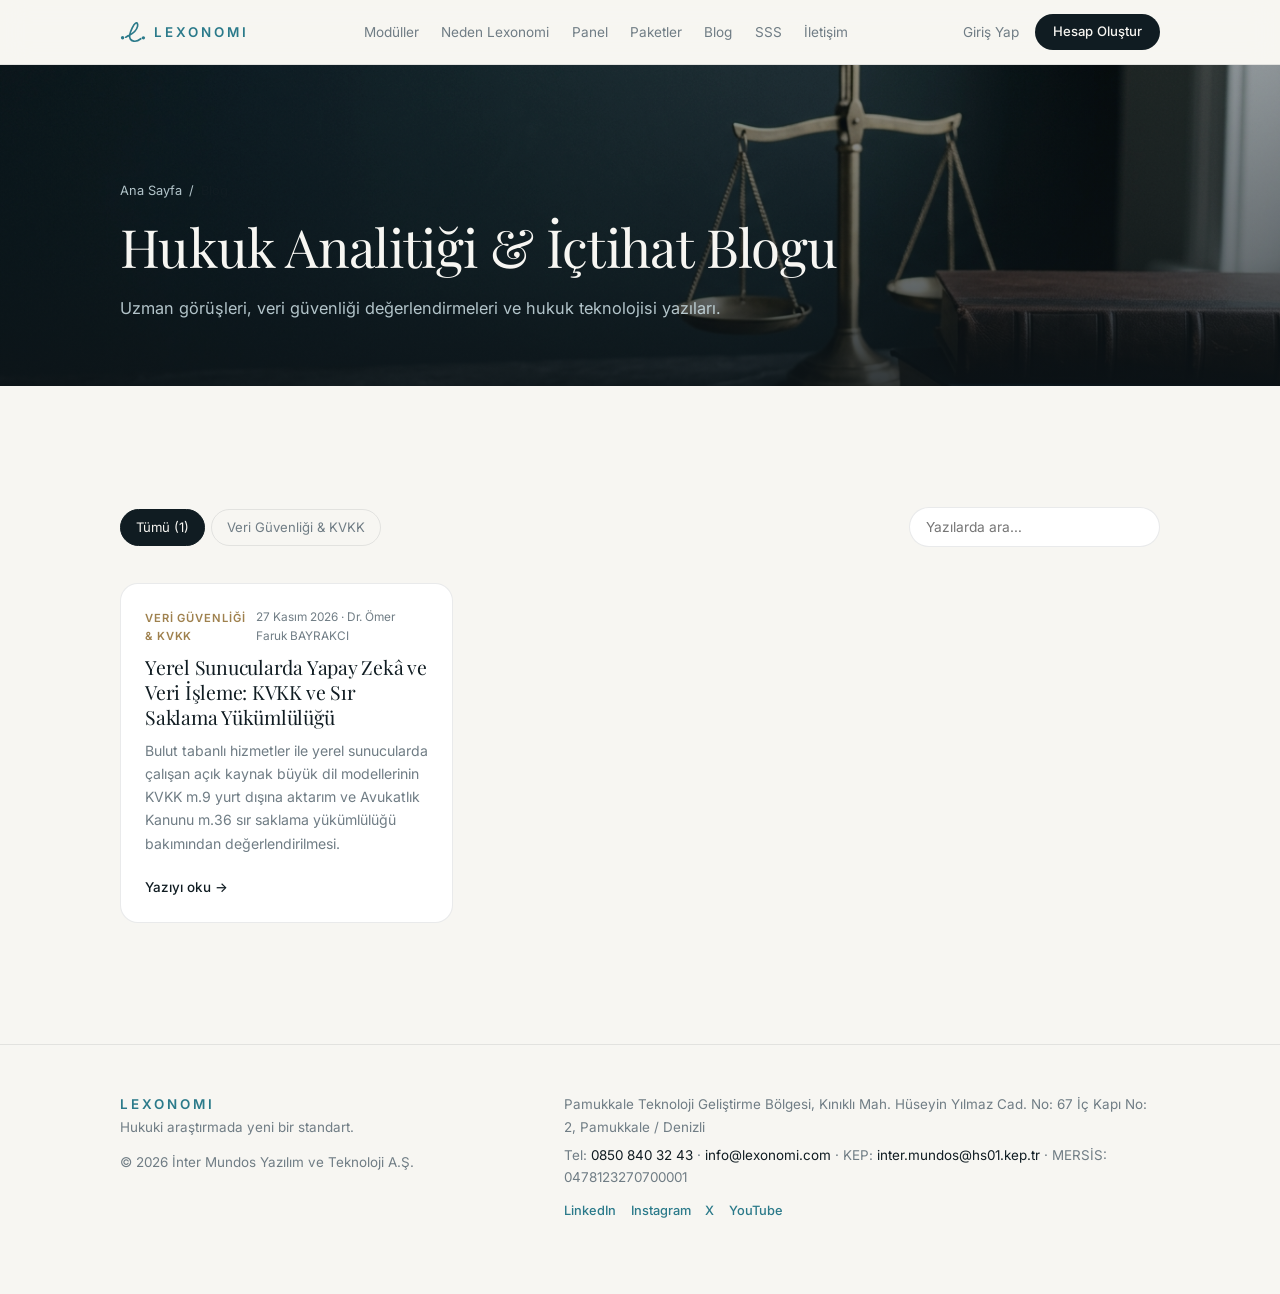
==== commit e57f42eb: "feat: add contact page, social links, and instant brand home navigation" ====
--- a/blog/index.html
+++ b/blog/index.html
@@ -60,6 +60,7 @@
         <a href="../index.html#fiyatlar">Paketler</a>
         <a href="../blog/index.html">Blog</a>
         <a href="../index.html#sss">SSS</a>
+        <a href="../iletisim/index.html">İletişim</a>
       </nav>
       <div class="header-actions">
         <a href="https://app.lexonomi.com/" class="nav-login hide-sm" data-app-link="giris">Giriş Yap</a>
@@ -76,7 +77,7 @@
         <a href="../index.html#fiyatlar">Paketler</a>
         <a href="../blog/index.html">Blog</a>
         <a href="../index.html#sss">SSS</a>
-        <a href="../index.html#iletisim">İletişim</a>
+        <a href="../iletisim/index.html">İletişim</a>
       </nav>
       <div class="mobile-cta">
         <a href="https://app.lexonomi.com/" class="btn btn-ghost btn-block" data-app-link="giris">Giriş Yap</a>
@@ -134,6 +135,12 @@
       <address class="footer-contact">
         <p>Pamukkale Teknoloji Geliştirme Bölgesi, Kınıklı Mah. Hüseyin Yılmaz Cad. No: 67 İç Kapı No: 2, Pamukkale / Denizli</p>
         <p>Tel: <a href="tel:+908508403243">0850 840 32 43</a> · <a href="mailto:info@lexonomi.com">info@lexonomi.com</a> · KEP: <a href="mailto:inter.mundos@hs01.kep.tr">inter.mundos@hs01.kep.tr</a> · MERSİS: 0478123270700001</p>
+        <div class="footer-social">
+          <a href="https://www.linkedin.com/company/lexonomi/" target="_blank" rel="noopener noreferrer" data-social="linkedin">LinkedIn</a>
+          <a href="https://www.instagram.com/lexonomi/" target="_blank" rel="noopener noreferrer" data-social="instagram">Instagram</a>
+          <a href="https://x.com/lexonomi" target="_blank" rel="noopener noreferrer" data-social="x">X</a>
+          <a href="https://www.youtube.com/@lexonomi" target="_blank" rel="noopener noreferrer" data-social="youtube">YouTube</a>
+        </div>
       </address>
     </div>
   </footer>
--- a/styles.css
+++ b/styles.css
@@ -2431,6 +2431,138 @@
   }
 }
 
+/* İLETİŞİM SAYFASI VE SOSYAL MEDYA */
+.contact-grid {
+  display: grid;
+  grid-template-columns: minmax(0, 1.15fr) minmax(0, .85fr);
+  gap: 1.5rem;
+  align-items: start;
+}
+
+.contact-side {
+  display: grid;
+  gap: 1.5rem;
+}
+
+.contact-card {
+  background: var(--surface);
+  border: 1px solid var(--line);
+  border-radius: 20px;
+  padding: clamp(1.35rem, 3vw, 2rem);
+}
+
+.contact-card h2 {
+  font-size: 1.35rem;
+  margin: 0 0 1rem;
+}
+
+.contact-form {
+  display: grid;
+  gap: 1rem;
+}
+
+.contact-form textarea {
+  width: 100%;
+  padding: .75rem .9rem;
+  border-radius: 12px;
+  border: 1px solid var(--line);
+  background: var(--bg);
+  color: var(--ink);
+  font: inherit;
+  resize: vertical;
+}
+
+.contact-dl {
+  margin: 0;
+  display: grid;
+  gap: .85rem;
+}
+
+.contact-dl div {
+  display: grid;
+  gap: .15rem;
+  padding-bottom: .75rem;
+  border-bottom: 1px solid var(--line);
+}
+
+.contact-dl div:last-child {
+  padding-bottom: 0;
+  border-bottom: 0;
+}
+
+.contact-dl dt {
+  font-size: .72rem;
+  font-weight: 600;
+  letter-spacing: .08em;
+  text-transform: uppercase;
+  color: var(--teal);
+}
+
+.contact-dl dd {
+  margin: 0;
+  font-size: .92rem;
+  color: var(--ink-body);
+}
+
+.social-pills {
+  display: flex;
+  flex-wrap: wrap;
+  gap: .6rem;
+}
+
+.social-pills a {
+  display: inline-flex;
+  align-items: center;
+  gap: .5rem;
+  padding: .5rem .95rem;
+  border-radius: 999px;
+  border: 1px solid var(--line);
+  background: var(--bg);
+  font-size: .84rem;
+  font-weight: 500;
+  color: var(--ink);
+  transition: border-color .2s, color .2s, transform .15s;
+}
+
+.social-pills a:hover {
+  border-color: var(--teal);
+  color: var(--teal);
+  transform: translateY(-1px);
+}
+
+.social-pills svg {
+  width: 16px;
+  height: 16px;
+  fill: none;
+  stroke: currentColor;
+  stroke-width: 1.8;
+  stroke-linecap: round;
+  stroke-linejoin: round;
+}
+
+.footer-social {
+  display: flex;
+  flex-wrap: wrap;
+  gap: .9rem;
+  margin-top: .75rem;
+}
+
+.footer-social a {
+  font-size: .8rem;
+  font-weight: 500;
+  color: var(--teal);
+}
+
+.footer-social a:hover {
+  text-decoration: underline;
+}
+
+@media (max-width: 920px) {
+  .contact-grid {
+    grid-template-columns: 1fr;
+  }
+}
+
 /* Katman kartları: eskisi hızlı çıkar, yenisi gecikmeli girer (üst üste binmesin) */
 .stack-cap {
   transition: opacity .18s ease, transform .18s ease;
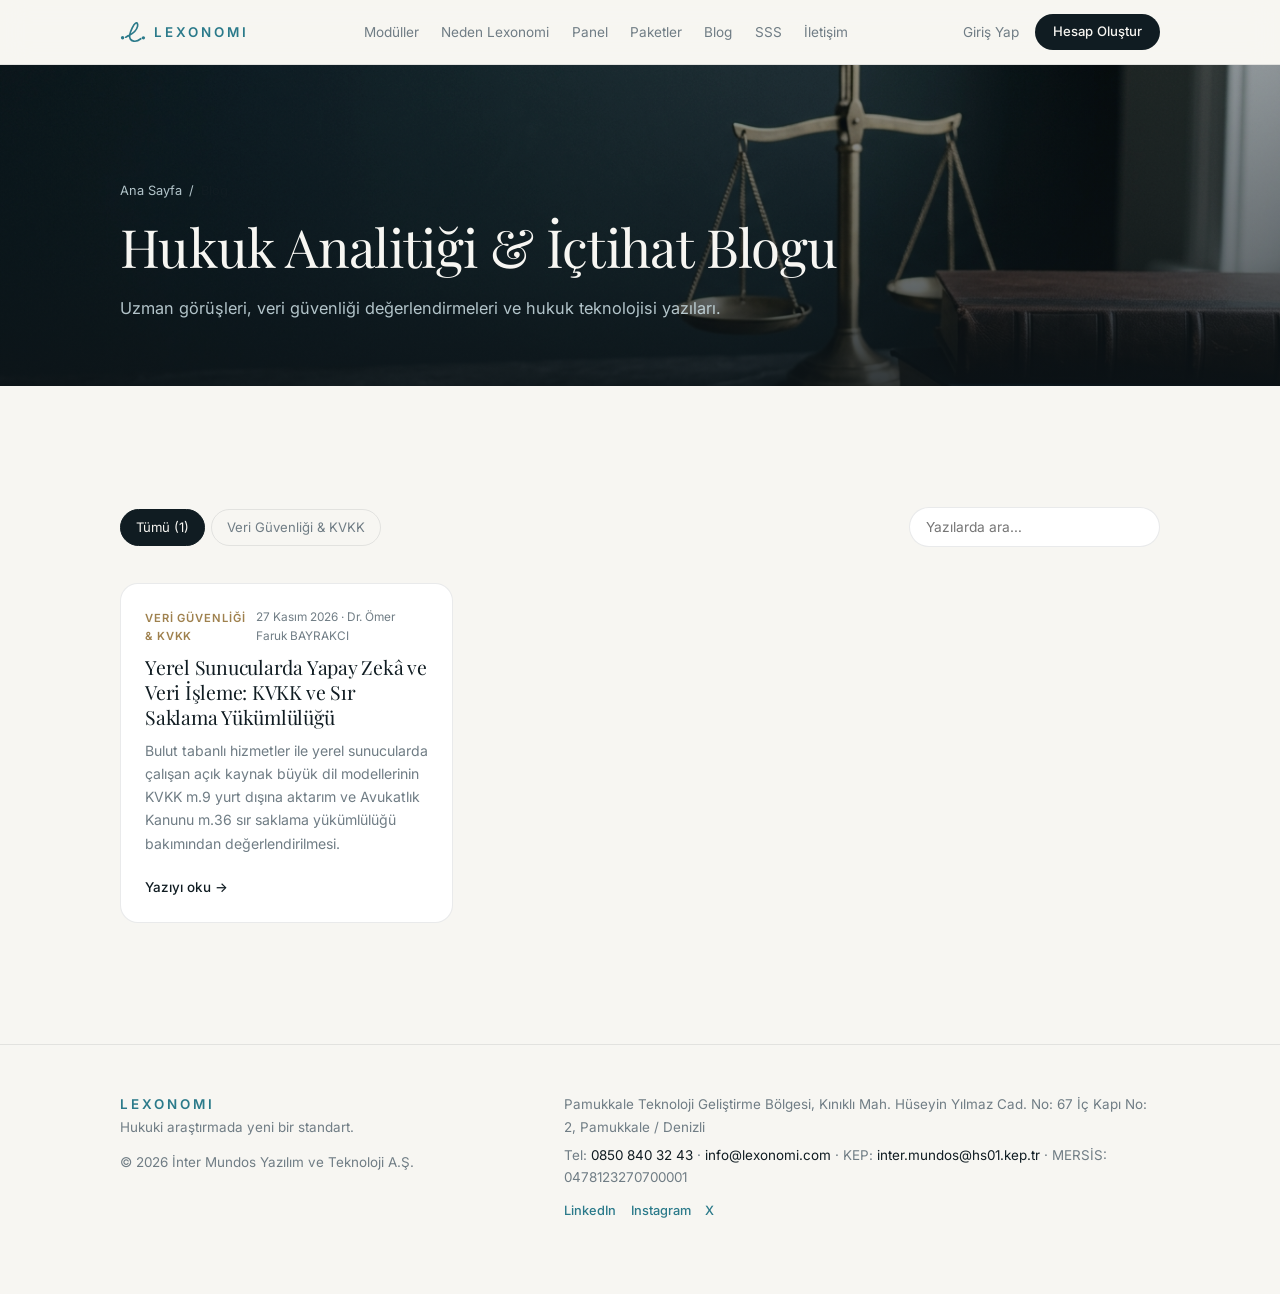
==== commit 408c2396: "feat: add dedicated SSS (FAQ) page" ====
--- a/blog/index.html
+++ b/blog/index.html
@@ -59,7 +59,7 @@
         <a href="../index.html#panel">Panel</a>
         <a href="../index.html#fiyatlar">Paketler</a>
         <a href="../blog/index.html">Blog</a>
-        <a href="../index.html#sss">SSS</a>
+        <a href="../sss/index.html">SSS</a>
         <a href="../iletisim/index.html">İletişim</a>
       </nav>
       <div class="header-actions">
@@ -76,7 +76,7 @@
         <a href="../index.html#guvenlik">Gizlilik</a>
         <a href="../index.html#fiyatlar">Paketler</a>
         <a href="../blog/index.html">Blog</a>
-        <a href="../index.html#sss">SSS</a>
+        <a href="../sss/index.html">SSS</a>
         <a href="../iletisim/index.html">İletişim</a>
       </nav>
       <div class="mobile-cta">
@@ -139,7 +139,6 @@
           <a href="https://www.linkedin.com/company/lexonomi/" target="_blank" rel="noopener noreferrer" data-social="linkedin">LinkedIn</a>
           <a href="https://www.instagram.com/lexonomi/" target="_blank" rel="noopener noreferrer" data-social="instagram">Instagram</a>
           <a href="https://x.com/lexonomi" target="_blank" rel="noopener noreferrer" data-social="x">X</a>
-          <a href="https://www.youtube.com/@lexonomi" target="_blank" rel="noopener noreferrer" data-social="youtube">YouTube</a>
         </div>
       </address>
     </div>
--- a/styles.css
+++ b/styles.css
@@ -2434,14 +2434,9 @@
 /* İLETİŞİM SAYFASI VE SOSYAL MEDYA */
 .contact-grid {
   display: grid;
-  grid-template-columns: minmax(0, 1.15fr) minmax(0, .85fr);
+  grid-template-columns: repeat(2, minmax(0, 1fr));
   gap: 1.5rem;
-  align-items: start;
-}
-
-.contact-side {
-  display: grid;
-  gap: 1.5rem;
+  align-items: stretch;
 }
 
 .contact-card {
@@ -2449,6 +2444,9 @@
   border: 1px solid var(--line);
   border-radius: 20px;
   padding: clamp(1.35rem, 3vw, 2rem);
+  height: 100%;
+  display: flex;
+  flex-direction: column;
 }
 
 .contact-card h2 {
@@ -3059,3 +3057,223 @@
     height: 70%;
   }
 }
+
+/* ---- İletişim sayfası: hızlı iletişim, konu kartları, ofis, çağrı ---- */
+.contact-hero h1 {
+  max-width: 760px;
+}
+
+.contact-quick {
+  display: flex;
+  flex-wrap: wrap;
+  gap: .75rem;
+  margin-top: 1.6rem;
+}
+
+.contact-quick-item {
+  display: inline-flex;
+  align-items: center;
+  gap: .75rem;
+  padding: .7rem 1.1rem .7rem .8rem;
+  border-radius: 14px;
+  border: 1px solid var(--line);
+  background: var(--surface);
+  color: var(--ink);
+  font-weight: 500;
+  transition: border-color .2s, transform .15s;
+}
+
+.contact-quick-item:hover {
+  border-color: var(--teal);
+  transform: translateY(-1px);
+}
+
+.contact-quick-item svg,
+.topic-icon svg {
+  width: 20px;
+  height: 20px;
+  fill: none;
+  stroke: var(--teal);
+  stroke-width: 1.7;
+  stroke-linecap: round;
+  stroke-linejoin: round;
+}
+
+.contact-quick-item span {
+  display: grid;
+  line-height: 1.25;
+  font-size: .95rem;
+}
+
+.contact-quick-item small {
+  font-size: .68rem;
+  font-weight: 600;
+  letter-spacing: .1em;
+  text-transform: uppercase;
+  color: var(--muted);
+}
+
+.contact-topics-sec {
+  padding-top: 0;
+  padding-bottom: clamp(2rem, 4vw, 3rem);
+}
+
+.topic-grid {
+  display: grid;
+  grid-template-columns: repeat(4, minmax(0, 1fr));
+  gap: 1rem;
+}
+
+.topic-card {
+  display: flex;
+  flex-direction: column;
+  padding: 1.4rem 1.3rem;
+  border-radius: 18px;
+  border: 1px solid var(--line);
+  background: var(--surface);
+  transition: border-color .2s, box-shadow .25s, transform .2s;
+}
+
+.topic-card:hover {
+  border-color: color-mix(in srgb, var(--teal) 45%, var(--line));
+  box-shadow: var(--shadow);
+  transform: translateY(-2px);
+}
+
+.topic-icon {
+  display: grid;
+  place-items: center;
+  width: 42px;
+  height: 42px;
+  border-radius: 12px;
+  background: color-mix(in srgb, var(--teal) 10%, transparent);
+  margin-bottom: 1rem;
+}
+
+.topic-card h2 {
+  font-size: 1.15rem;
+  margin: 0 0 .45rem;
+}
+
+.topic-card p {
+  font-size: .88rem;
+  color: var(--muted);
+  line-height: 1.55;
+  margin: 0 0 1.1rem;
+}
+
+.topic-link {
+  margin-top: auto;
+  font-size: .86rem;
+  font-weight: 600;
+  color: var(--teal);
+}
+
+.topic-link span {
+  display: inline-block;
+  transition: transform .2s;
+}
+
+.topic-card:hover .topic-link span {
+  transform: translateX(3px);
+}
+
+.contact-info-sec {
+  padding-top: 0;
+}
+
+.office-place {
+  font-family: var(--serif);
+  font-size: 1.15rem;
+  color: var(--ink);
+  margin: 0 0 .3rem;
+}
+
+.office-address {
+  font-style: normal;
+  font-size: .92rem;
+  color: var(--ink-body);
+  line-height: 1.6;
+}
+
+.office-actions {
+  display: flex;
+  flex-wrap: wrap;
+  gap: .5rem;
+  margin: 1.1rem 0 0;
+}
+
+.office-social {
+  margin-top: auto;
+  padding-top: 1.4rem;
+  border-top: 1px solid var(--line);
+}
+
+.office-card .office-social {
+  margin-top: 1.6rem;
+}
+
+.office-social h3 {
+  font-family: var(--font);
+  font-size: .72rem;
+  font-weight: 600;
+  letter-spacing: .1em;
+  text-transform: uppercase;
+  color: var(--muted);
+  margin: 0 0 .8rem;
+}
+
+.social-pills svg.is-filled {
+  fill: currentColor;
+  stroke: none;
+}
+
+.contact-cta {
+  padding: clamp(3rem, 7vw, 5rem) 0;
+  border-top: 1px solid var(--line);
+  background: var(--bg-soft);
+}
+
+.contact-cta-inner {
+  display: flex;
+  justify-content: space-between;
+  align-items: center;
+  flex-wrap: wrap;
+  gap: 1.5rem;
+}
+
+.contact-cta h2 {
+  font-size: clamp(1.8rem, 3.6vw, 2.6rem);
+  margin: 0 0 .4rem;
+}
+
+.contact-cta p {
+  margin: 0;
+  color: var(--muted);
+}
+
+.contact-cta-actions {
+  display: flex;
+  flex-wrap: wrap;
+  gap: .7rem;
+}
+
+@media (max-width: 920px) {
+  .topic-grid {
+    grid-template-columns: repeat(2, minmax(0, 1fr));
+  }
+}
+
+@media (max-width: 540px) {
+  .topic-grid {
+    grid-template-columns: 1fr;
+  }
+
+  .contact-quick-item {
+    width: 100%;
+  }
+}
+
+h1 .tone {
+  color: var(--muted);
+}
